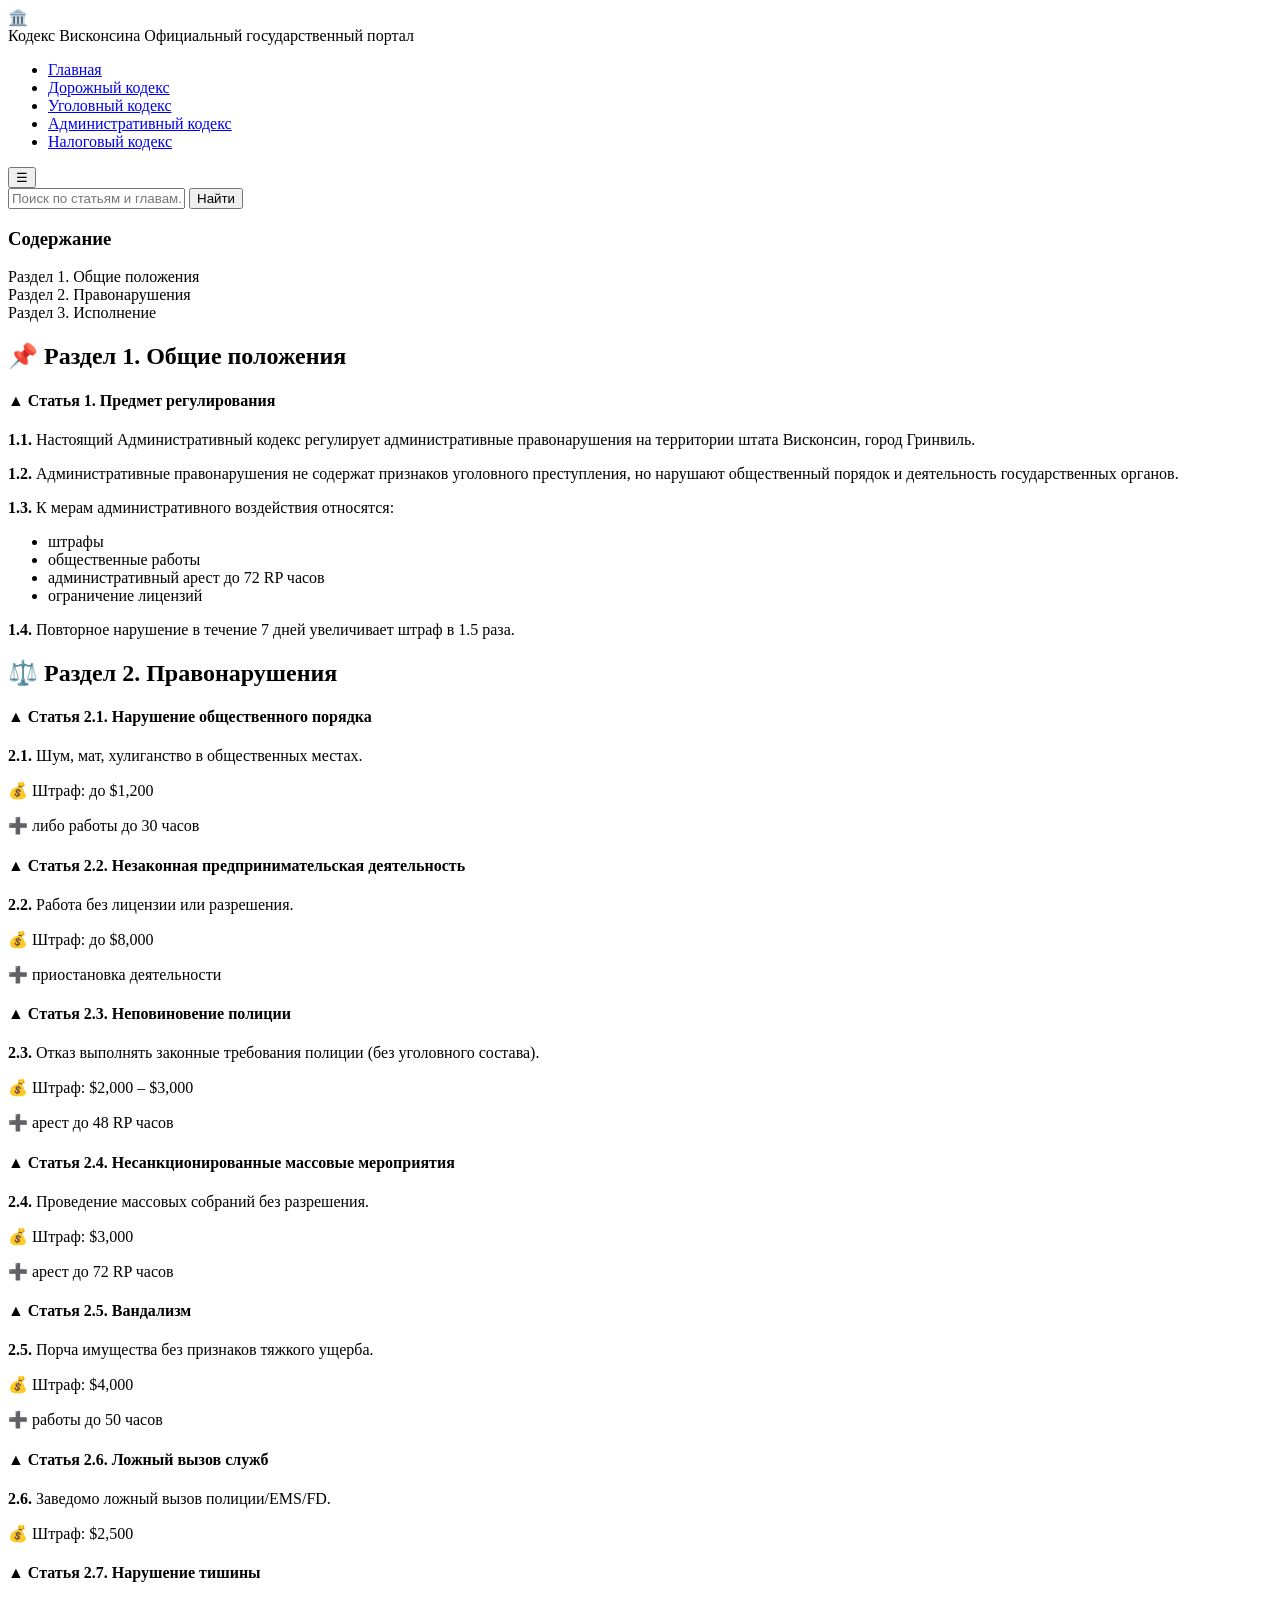
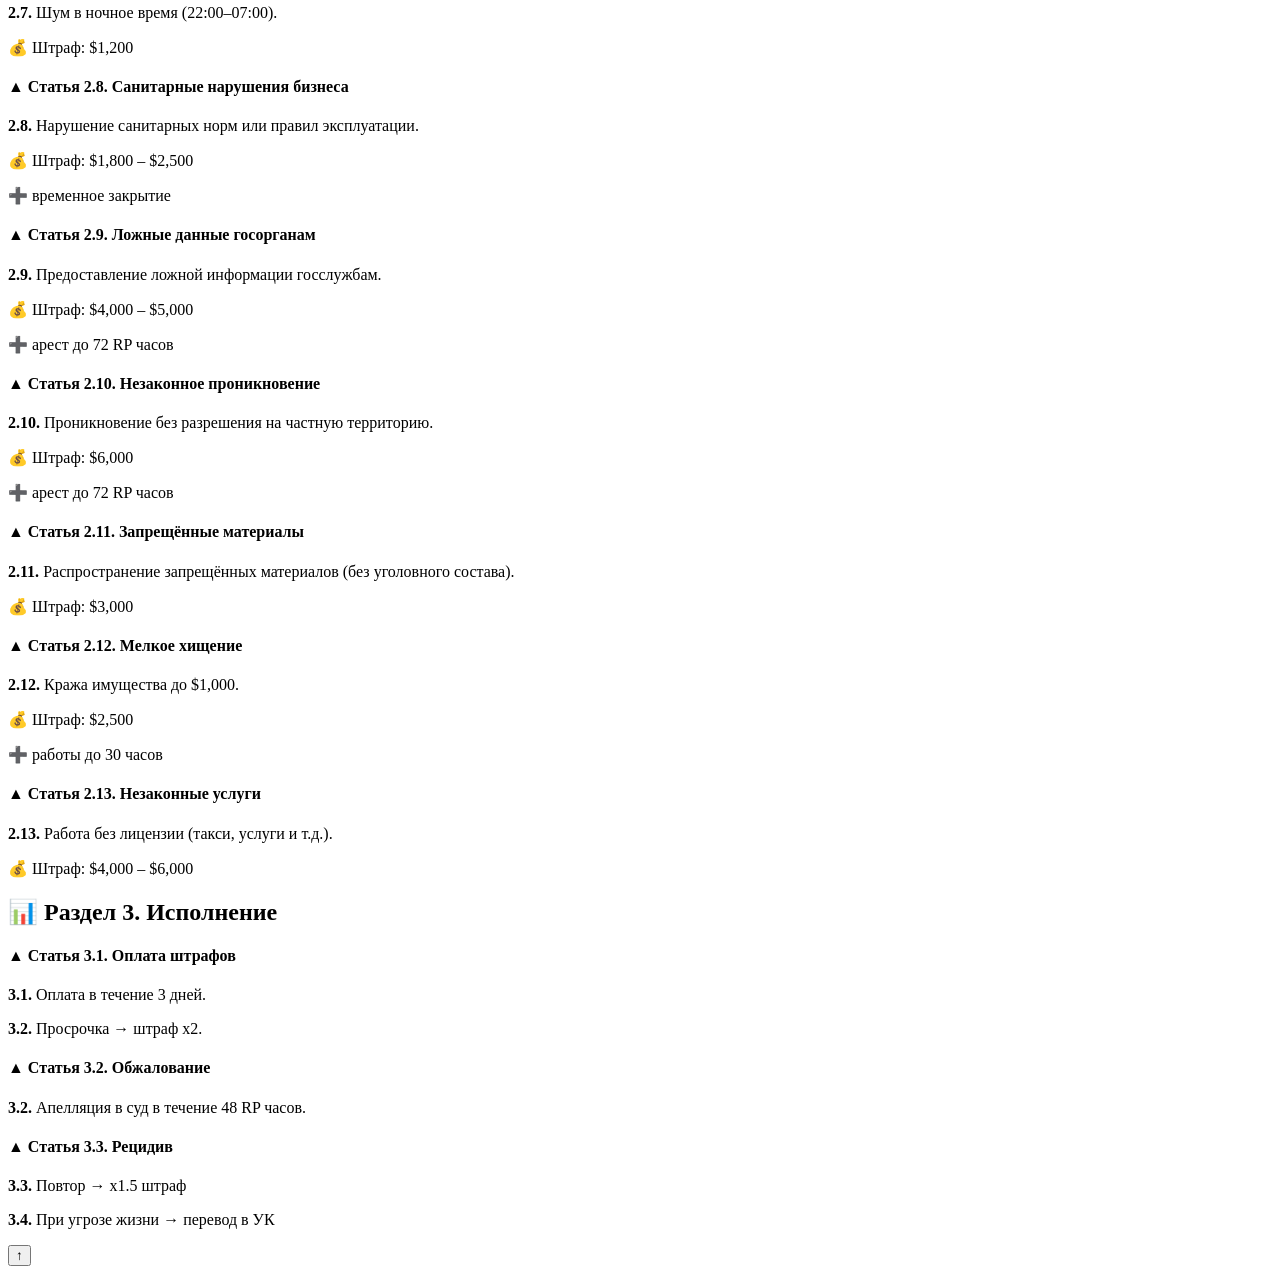
==== administrative-code.html @ d65d5a9a "Add files via upload" ====
<!DOCTYPE html>
<html lang="ru">
<head>
    <meta charset="UTF-8">
    <meta name="viewport" content="width=device-width, initial-scale=1.0">
    <title>Административный кодекс - Кодекс Висконсина</title>
    <link rel="stylesheet" href="css/style.css">
</head>
<body>
    <header class="main-header">
        <div class="header-content container">
            <div class="logo">
                <span class="logo-icon">🏛️</span>
                <div class="logo-block">
                    <span class="logo-main">Кодекс Висконсина</span>
                    <span class="logo-sub">Официальный государственный портал</span>
                </div>
            </div>
            <nav class="main-nav" id="mainNav">
                <ul>
                    <li><a href="index.html">Главная</a></li>
                    <li><a href="road-code.html">Дорожный кодекс</a></li>
                    <li><a href="criminal-code.html">Уголовный кодекс</a></li>
                    <li><a href="administrative-code.html" class="active">Административный кодекс</a></li>
                    <li><a href="tax-code.html">Налоговый кодекс</a></li>
                </ul>
            </nav>
            <button class="mobile-menu-btn" id="mobileMenuBtn">☰</button>
        </div>
    </header>

    <section class="search-bar">
        <div class="search-container">
            <input type="text" class="search-input" placeholder="Поиск по статьям и главам...">
            <button class="search-btn">Найти</button>
        </div>
    </section>

    <main>
        <section class="content-wrapper container">
            <aside class="sidebar">
                <div class="sidebar-menu">
                    <h3>Содержание</h3>
                    <div class="sidebar-item active" data-target="section-1">Раздел 1. Общие положения</div>
                    <div class="sidebar-item" data-target="section-2">Раздел 2. Правонарушения</div>
                    <div class="sidebar-item" data-target="section-3">Раздел 3. Исполнение</div>
                </div>
            </aside>

            <div class="main-content">
                <!-- Раздел 1 -->
                <article class="code-section" id="section-1">
                    <div class="code-section-header">
                        <h2><span>📌</span> Раздел 1. Общие положения</h2>
                    </div>

                    <div class="article">
                        <div class="article-header">
                            <h4><span class="article-icon">▲</span> Статья 1. Предмет регулирования</h4>
                        </div>
                        <div class="article-content">
                            <p><strong>1.1.</strong> Настоящий Административный кодекс регулирует административные правонарушения на территории штата Висконсин, город Гринвиль.</p>
                            <p><strong>1.2.</strong> Административные правонарушения не содержат признаков уголовного преступления, но нарушают общественный порядок и деятельность государственных органов.</p>
                            <p><strong>1.3.</strong> К мерам административного воздействия относятся:</p>
                            <ul>
                                <li>штрафы</li>
                                <li>общественные работы</li>
                                <li>административный арест до 72 RP часов</li>
                                <li>ограничение лицензий</li>
                            </ul>
                            <p><strong>1.4.</strong> Повторное нарушение в течение 7 дней увеличивает штраф в 1.5 раза.</p>
                        </div>
                    </div>
                </article>

                <!-- Раздел 2 -->
                <article class="code-section" id="section-2">
                    <div class="code-section-header">
                        <h2><span>⚖️</span> Раздел 2. Правонарушения</h2>
                    </div>

                    <div class="article">
                        <div class="article-header">
                            <h4><span class="article-icon">▲</span> Статья 2.1. Нарушение общественного порядка</h4>
                        </div>
                        <div class="article-content">
                            <p><strong>2.1.</strong> Шум, мат, хулиганство в общественных местах.</p>
                            <p class="penalty">💰 Штраф: до $1,200</p>
                            <p>➕ либо работы до 30 часов</p>
                        </div>
                    </div>

                    <div class="article">
                        <div class="article-header">
                            <h4><span class="article-icon">▲</span> Статья 2.2. Незаконная предпринимательская деятельность</h4>
                        </div>
                        <div class="article-content">
                            <p><strong>2.2.</strong> Работа без лицензии или разрешения.</p>
                            <p class="penalty">💰 Штраф: до $8,000</p>
                            <p>➕ приостановка деятельности</p>
                        </div>
                    </div>

                    <div class="article">
                        <div class="article-header">
                            <h4><span class="article-icon">▲</span> Статья 2.3. Неповиновение полиции</h4>
                        </div>
                        <div class="article-content">
                            <p><strong>2.3.</strong> Отказ выполнять законные требования полиции (без уголовного состава).</p>
                            <p class="penalty">💰 Штраф: $2,000 – $3,000</p>
                            <p>➕ арест до 48 RP часов</p>
                        </div>
                    </div>

                    <div class="article">
                        <div class="article-header">
                            <h4><span class="article-icon">▲</span> Статья 2.4. Несанкционированные массовые мероприятия</h4>
                        </div>
                        <div class="article-content">
                            <p><strong>2.4.</strong> Проведение массовых собраний без разрешения.</p>
                            <p class="penalty">💰 Штраф: $3,000</p>
                            <p>➕ арест до 72 RP часов</p>
                        </div>
                    </div>

                    <div class="article">
                        <div class="article-header">
                            <h4><span class="article-icon">▲</span> Статья 2.5. Вандализм</h4>
                        </div>
                        <div class="article-content">
                            <p><strong>2.5.</strong> Порча имущества без признаков тяжкого ущерба.</p>
                            <p class="penalty">💰 Штраф: $4,000</p>
                            <p>➕ работы до 50 часов</p>
                        </div>
                    </div>

                    <div class="article">
                        <div class="article-header">
                            <h4><span class="article-icon">▲</span> Статья 2.6. Ложный вызов служб</h4>
                        </div>
                        <div class="article-content">
                            <p><strong>2.6.</strong> Заведомо ложный вызов полиции/EMS/FD.</p>
                            <p class="penalty">💰 Штраф: $2,500</p>
                        </div>
                    </div>

                    <div class="article">
                        <div class="article-header">
                            <h4><span class="article-icon">▲</span> Статья 2.7. Нарушение тишины</h4>
                        </div>
                        <div class="article-content">
                            <p><strong>2.7.</strong> Шум в ночное время (22:00–07:00).</p>
                            <p class="penalty">💰 Штраф: $1,200</p>
                        </div>
                    </div>

                    <div class="article">
                        <div class="article-header">
                            <h4><span class="article-icon">▲</span> Статья 2.8. Санитарные нарушения бизнеса</h4>
                        </div>
                        <div class="article-content">
                            <p><strong>2.8.</strong> Нарушение санитарных норм или правил эксплуатации.</p>
                            <p class="penalty">💰 Штраф: $1,800 – $2,500</p>
                            <p>➕ временное закрытие</p>
                        </div>
                    </div>

                    <div class="article">
                        <div class="article-header">
                            <h4><span class="article-icon">▲</span> Статья 2.9. Ложные данные госорганам</h4>
                        </div>
                        <div class="article-content">
                            <p><strong>2.9.</strong> Предоставление ложной информации госслужбам.</p>
                            <p class="penalty">💰 Штраф: $4,000 – $5,000</p>
                            <p>➕ арест до 72 RP часов</p>
                        </div>
                    </div>

                    <div class="article">
                        <div class="article-header">
                            <h4><span class="article-icon">▲</span> Статья 2.10. Незаконное проникновение</h4>
                        </div>
                        <div class="article-content">
                            <p><strong>2.10.</strong> Проникновение без разрешения на частную территорию.</p>
                            <p class="penalty">💰 Штраф: $6,000</p>
                            <p>➕ арест до 72 RP часов</p>
                        </div>
                    </div>

                    <div class="article">
                        <div class="article-header">
                            <h4><span class="article-icon">▲</span> Статья 2.11. Запрещённые материалы</h4>
                        </div>
                        <div class="article-content">
                            <p><strong>2.11.</strong> Распространение запрещённых материалов (без уголовного состава).</p>
                            <p class="penalty">💰 Штраф: $3,000</p>
                        </div>
                    </div>

                    <div class="article">
                        <div class="article-header">
                            <h4><span class="article-icon">▲</span> Статья 2.12. Мелкое хищение</h4>
                        </div>
                        <div class="article-content">
                            <p><strong>2.12.</strong> Кража имущества до $1,000.</p>
                            <p class="penalty">💰 Штраф: $2,500</p>
                            <p>➕ работы до 30 часов</p>
                        </div>
                    </div>

                    <div class="article">
                        <div class="article-header">
                            <h4><span class="article-icon">▲</span> Статья 2.13. Незаконные услуги</h4>
                        </div>
                        <div class="article-content">
                            <p><strong>2.13.</strong> Работа без лицензии (такси, услуги и т.д.).</p>
                            <p class="penalty">💰 Штраф: $4,000 – $6,000</p>
                        </div>
                    </div>
                </article>

                <!-- Раздел 3 -->
                <article class="code-section" id="section-3">
                    <div class="code-section-header">
                        <h2><span>📊</span> Раздел 3. Исполнение</h2>
                    </div>

                    <div class="article">
                        <div class="article-header">
                            <h4><span class="article-icon">▲</span> Статья 3.1. Оплата штрафов</h4>
                        </div>
                        <div class="article-content">
                            <p><strong>3.1.</strong> Оплата в течение 3 дней.</p>
                            <p><strong>3.2.</strong> Просрочка → штраф x2.</p>
                        </div>
                    </div>

                    <div class="article">
                        <div class="article-header">
                            <h4><span class="article-icon">▲</span> Статья 3.2. Обжалование</h4>
                        </div>
                        <div class="article-content">
                            <p><strong>3.2.</strong> Апелляция в суд в течение 48 RP часов.</p>
                        </div>
                    </div>

                    <div class="article">
                        <div class="article-header">
                            <h4><span class="article-icon">▲</span> Статья 3.3. Рецидив</h4>
                        </div>
                        <div class="article-content">
                            <p><strong>3.3.</strong> Повтор → x1.5 штраф</p>
                            <p><strong>3.4.</strong> При угрозе жизни → перевод в УК</p>
                        </div>
                    </div>
                </article>
            </div>
        </section>
    </main>

    <button class="back-to-top" id="backToTop" title="Наверх">↑</button>
    <script src="js/main.js"></script>
</body>
</html>
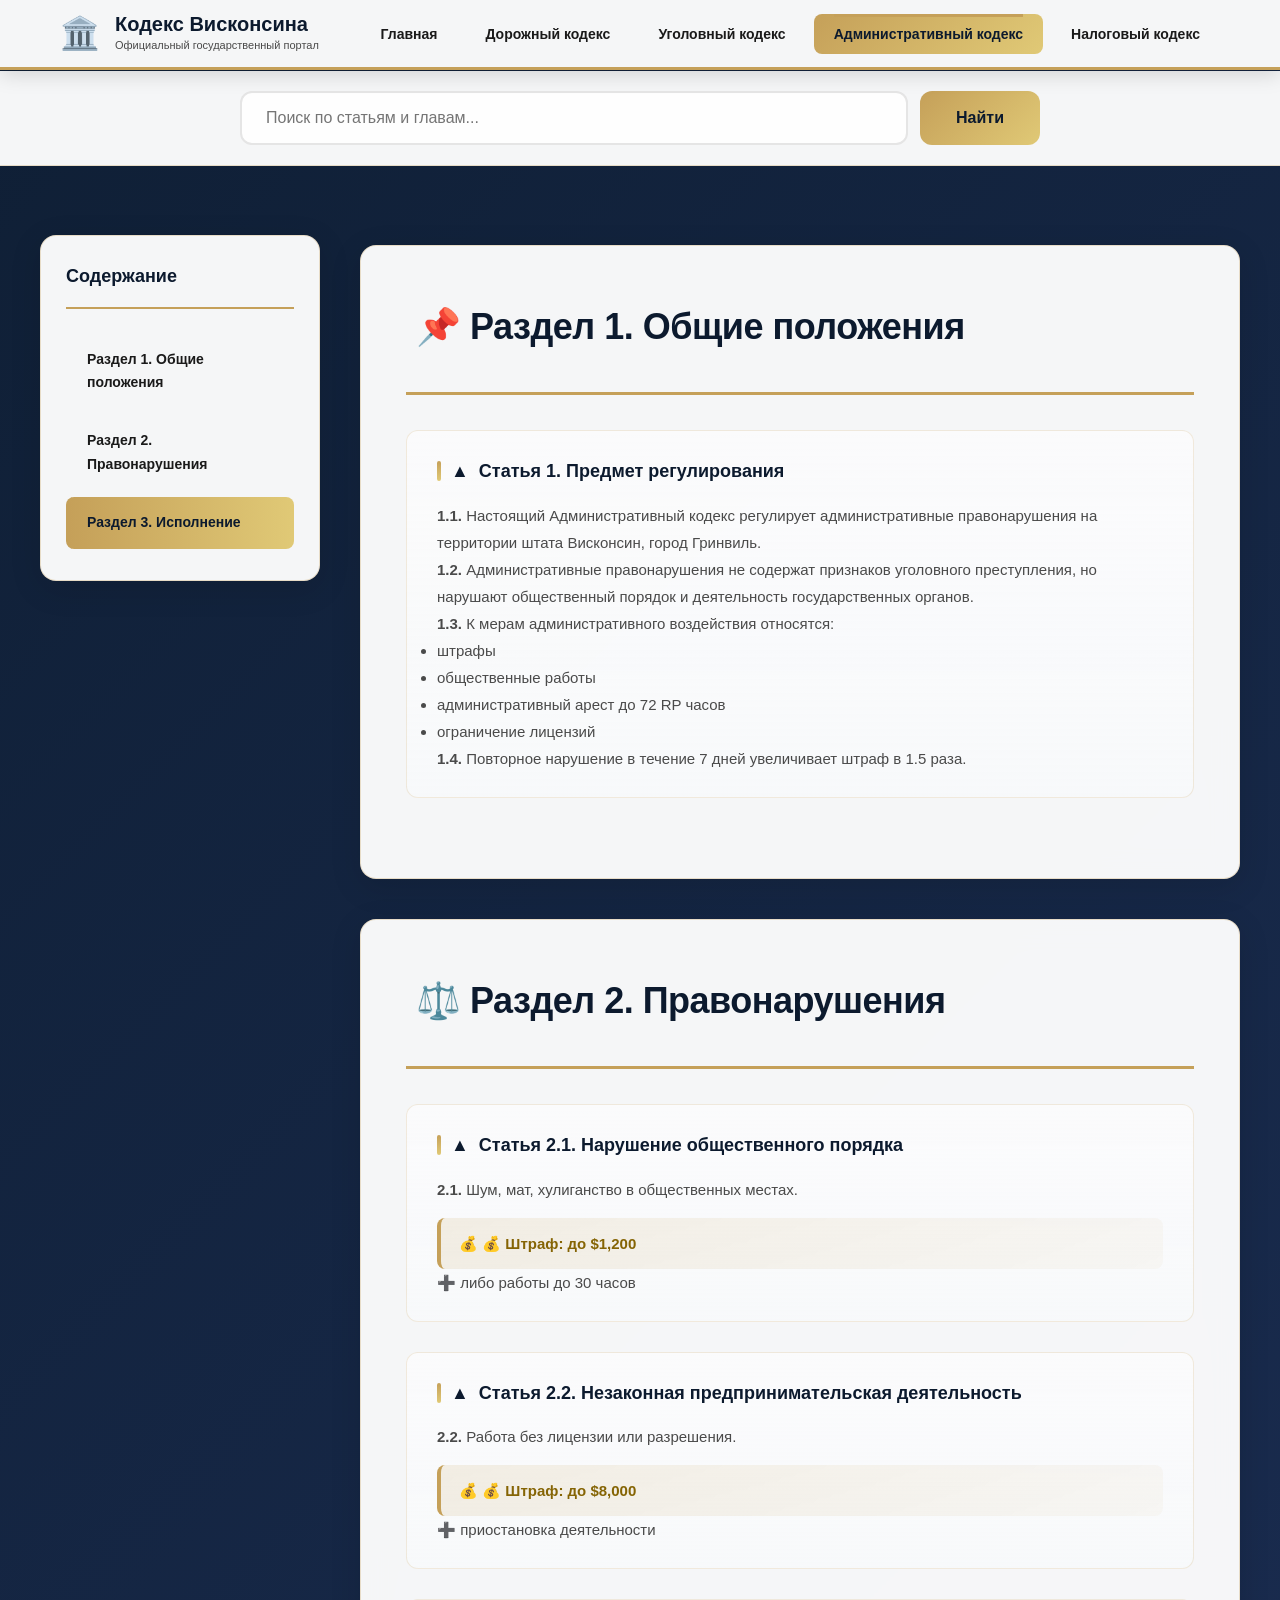
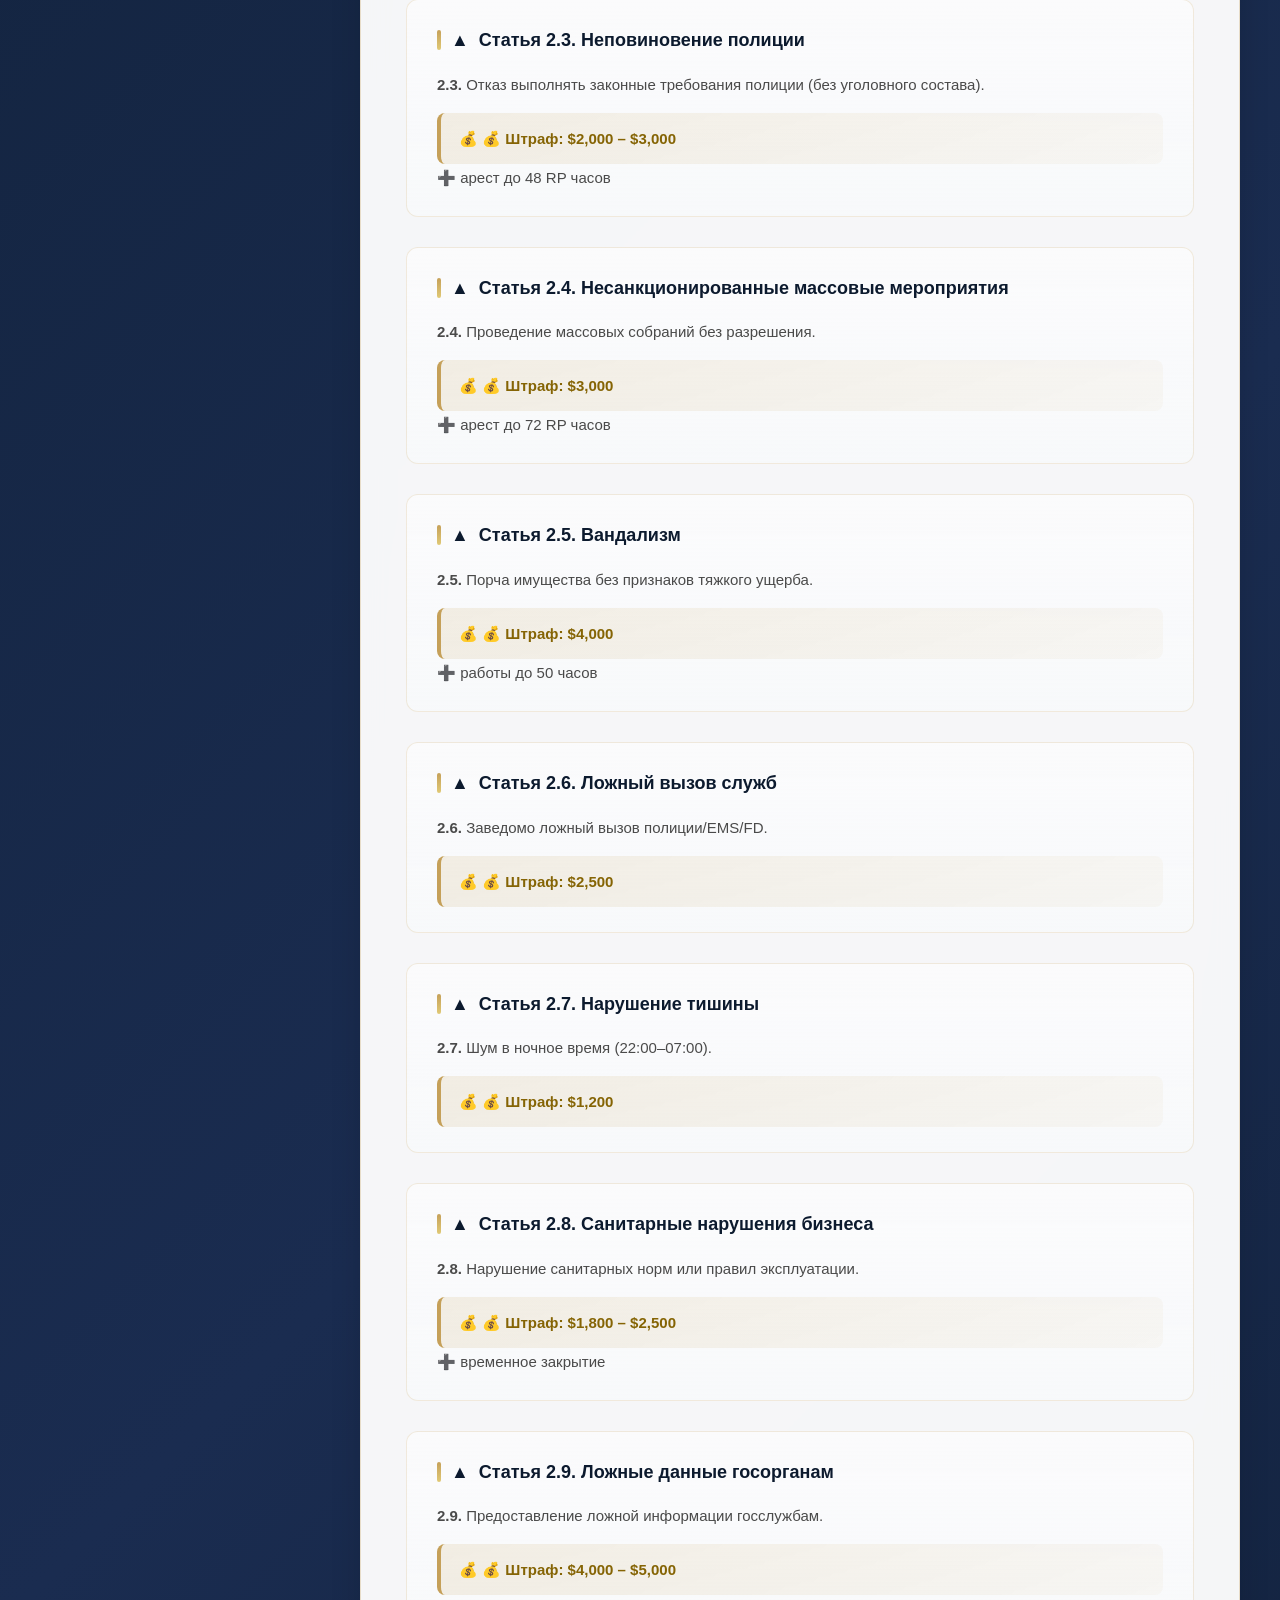
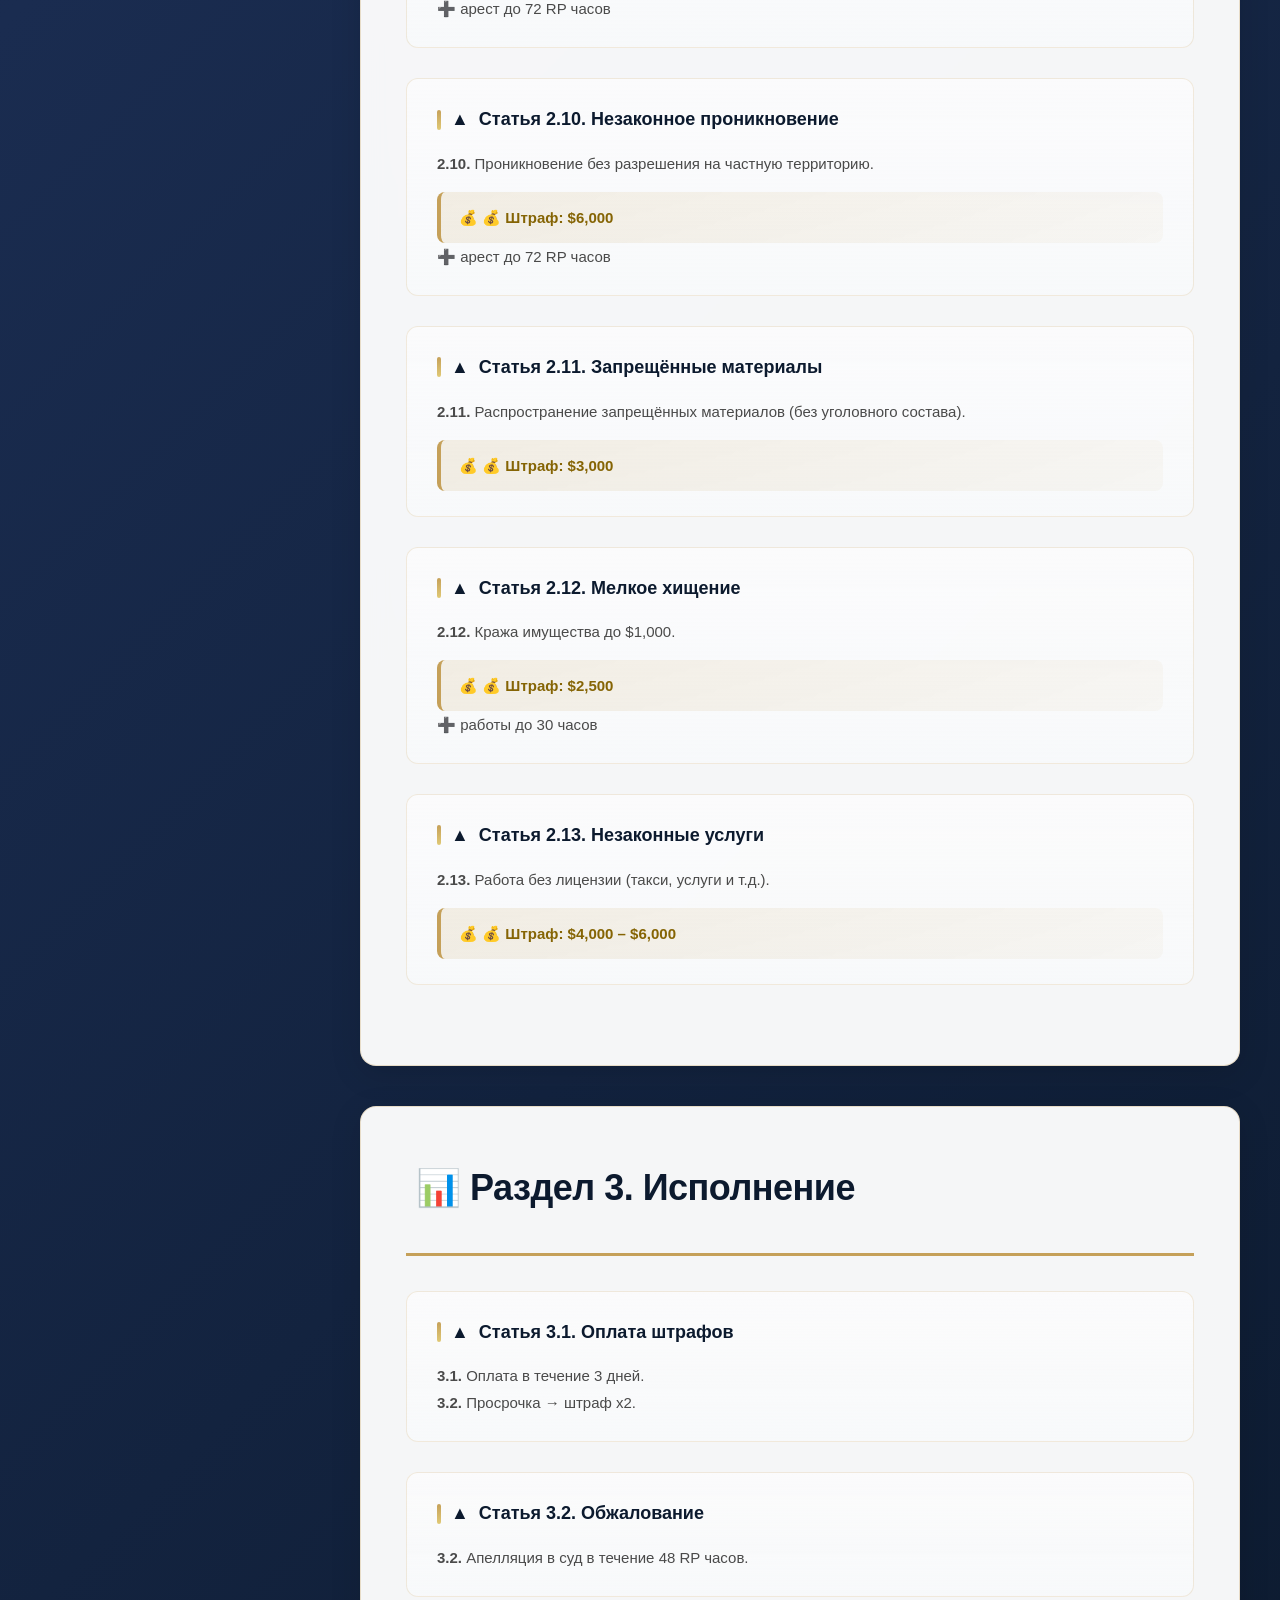
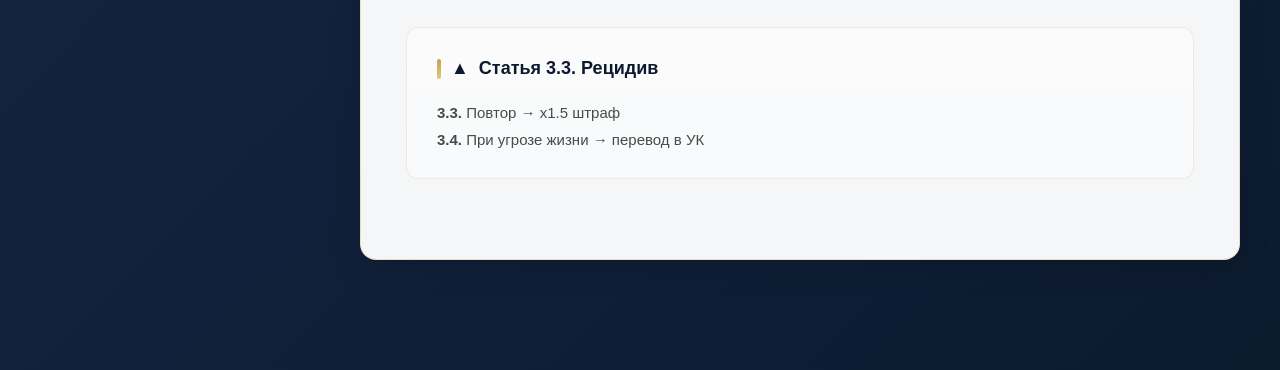
==== commit 8991e67f: "Add files via upload" ====
--- a/administrative-code.html
+++ b/administrative-code.html
@@ -4,7 +4,7 @@
     <meta charset="UTF-8">
     <meta name="viewport" content="width=device-width, initial-scale=1.0">
     <title>Административный кодекс - Кодекс Висконсина</title>
-    <link rel="stylesheet" href="css/style.css">
+    <link rel="stylesheet" href="./style.css">
 </head>
 <body>
     <header class="main-header">
@@ -259,6 +259,6 @@
     </main>
 
     <button class="back-to-top" id="backToTop" title="Наверх">↑</button>
-    <script src="js/main.js"></script>
+    <script src="./main.js"></script>
 </body>
 </html>
--- a/style.css
+++ b/style.css
@@ -0,0 +1,728 @@
+/* Wisconsin State Code - Official Portal Styles */
+/* Официальный государственный портал */
+
+/* Сброс и базовые стили */
+* {
+    margin: 0;
+    padding: 0;
+    box-sizing: border-box;
+}
+
+:root {
+    /* Цветовая палитра - государственный стиль */
+    --primary-dark: #0c1a2e;
+    --primary-blue: #162342;
+    --accent-gold: #c5a059;
+    --accent-gold-light: #e0c976;
+    --text-dark: #1a1a1a;
+    --text-light: #ffffff;
+    --text-secondary: #4a4a4a;
+    --bg-light: #f5f7fa;
+    --glass-bg: rgba(255, 255, 255, 0.96);
+    --glass-border: rgba(197, 160, 89, 0.3);
+    --shadow: 0 8px 32px rgba(0, 0, 0, 0.12);
+    --shadow-hover: 0 12px 48px rgba(0, 0, 0, 0.16);
+    --transition: all 0.3s cubic-bezier(0.4, 0, 0.2, 1);
+    --header-height: 70px;
+}
+
+body {
+    font-family: 'Segoe UI', Tahoma, Geneva, Verdana, sans-serif;
+    line-height: 1.7;
+    color: var(--text-dark);
+    background: linear-gradient(135deg, #0f1f35 0%, #1a2c50 50%, #0c1a2e 100%);
+    min-height: 100vh;
+    -webkit-font-smoothing: antialiased;
+    scroll-behavior: smooth;
+}
+
+.container {
+    max-width: 1200px;
+    margin: 0 auto;
+    padding: 0 20px;
+}
+
+/* --- Header --- */
+.main-header {
+    background: var(--glass-bg);
+    backdrop-filter: blur(12px);
+    border-bottom: 3px solid var(--accent-gold);
+    position: fixed;
+    top: 0;
+    left: 0;
+    right: 0;
+    z-index: 1000;
+    box-shadow: 0 4px 20px rgba(0,0,0,0.15);
+    height: var(--header-height);
+    display: flex;
+    align-items: center;
+}
+
+.header-content {
+    display: flex;
+    align-items: center;
+    justify-content: space-between;
+    width: 100%;
+}
+
+.logo {
+    display: flex;
+    align-items: center;
+    gap: 15px;
+    flex-shrink: 0;
+}
+
+.logo-icon {
+    font-size: 32px;
+}
+
+.logo-block {
+    display: flex;
+    flex-direction: column;
+}
+
+.logo-main {
+    font-size: 20px;
+    font-weight: 700;
+    color: var(--primary-dark);
+    line-height: 1.2;
+}
+
+.logo-sub {
+    font-size: 11px;
+    color: var(--text-secondary);
+    font-weight: 500;
+}
+
+.main-nav ul {
+    display: flex;
+    list-style: none;
+    gap: 8px;
+}
+
+.main-nav a {
+    text-decoration: none;
+    color: var(--text-dark);
+    font-weight: 600;
+    font-size: 14px;
+    padding: 12px 20px;
+    border-radius: 8px;
+    transition: var(--transition);
+    position: relative;
+}
+
+.main-nav a:hover {
+    background: rgba(197, 160, 89, 0.1);
+    color: var(--accent-gold);
+}
+
+.main-nav a.active {
+    background: linear-gradient(135deg, var(--accent-gold) 0%, var(--accent-gold-light) 100%);
+    color: var(--primary-dark);
+    font-weight: 700;
+}
+
+.main-nav a.active::before {
+    content: '';
+    position: absolute;
+    top: 0;
+    left: 20px;
+    right: 20px;
+    height: 3px;
+    background: var(--accent-gold);
+}
+
+.mobile-menu-btn {
+    display: none;
+    background: none;
+    border: none;
+    font-size: 28px;
+    color: var(--primary-dark);
+    cursor: pointer;
+    padding: 8px;
+}
+
+/* --- Hero Section --- */
+.hero {
+    padding: 120px 0 80px;
+    text-align: center;
+    color: var(--text-light);
+    position: relative;
+}
+
+.hero::before {
+    content: '';
+    position: absolute;
+    top: 0;
+    left: 0;
+    right: 0;
+    bottom: 0;
+    background: linear-gradient(135deg, rgba(12, 26, 46, 0.85) 0%, rgba(22, 35, 66, 0.6) 100%);
+    z-index: -1;
+}
+
+.hero-content {
+    max-width: 900px;
+    margin: 0 auto;
+}
+
+.hero h1 {
+    font-size: 56px;
+    font-weight: 800;
+    margin-bottom: 25px;
+    letter-spacing: -1px;
+    text-shadow: 0 4px 12px rgba(0,0,0,0.3);
+    background: linear-gradient(180deg, #ffffff 0%, var(--accent-gold-light) 100%);
+    -webkit-background-clip: text;
+    -webkit-text-fill-color: transparent;
+    background-clip: text;
+}
+
+.subtitle {
+    font-size: 20px;
+    margin-bottom: 15px;
+    font-weight: 500;
+    color: var(--accent-gold);
+}
+
+/* GVDRP Badge */
+.hero-badge {
+    display: inline-block;
+    background: linear-gradient(135deg, var(--accent-gold) 0%, var(--accent-gold-light) 100%);
+    color: var(--primary-dark);
+    padding: 12px 28px;
+    border-radius: 24px;
+    font-weight: 800;
+    font-size: 16px;
+    letter-spacing: 3px;
+    margin-bottom: 25px;
+    text-transform: uppercase;
+    box-shadow: 0 6px 16px rgba(197, 160, 89, 0.4);
+    line-height: 1.3;
+    position: relative;
+}
+
+.hero-badge .badge-gvdrp {
+    display: block;
+    font-size: 28px;
+    line-height: 1;
+    margin-top: 5px;
+}
+
+.description {
+    font-size: 18px;
+    margin-bottom: 50px;
+    opacity: 0.95;
+    line-height: 1.8;
+}
+
+.description span {
+    font-weight: 700;
+}
+
+.hero-description p {
+    font-weight: 700;
+    font-size: 16px;
+    line-height: 1.8;
+}
+
+.btn-primary {
+    display: inline-flex;
+    align-items: center;
+    justify-content: center;
+    padding: 18px 50px;
+    background: linear-gradient(135deg, var(--accent-gold) 0%, var(--accent-gold-light) 100%);
+    color: var(--primary-dark);
+    text-decoration: none;
+    font-weight: 700;
+    font-size: 16px;
+    border-radius: 10px;
+    transition: var(--transition);
+    box-shadow: 0 8px 24px rgba(197, 160, 89, 0.3);
+    gap: 12px;
+}
+
+.btn-primary:hover {
+    transform: translateY(-3px);
+    box-shadow: 0 12px 36px rgba(197, 160, 89, 0.4);
+}
+
+/* --- Codes Section --- */
+.codes-section {
+    padding: 100px 0;
+}
+
+.section-title {
+    text-align: center;
+    font-size: 42px;
+    font-weight: 700;
+    color: var(--text-light);
+    margin-bottom: 30px;
+    position: relative;
+}
+
+.section-title::after {
+    content: '';
+    display: block;
+    width: 120px;
+    height: 4px;
+    background: linear-gradient(90deg, var(--accent-gold), var(--accent-gold-light));
+    margin: 0 auto;
+    border-radius: 2px;
+}
+
+.codes-grid {
+    display: grid;
+    grid-template-columns: repeat(auto-fit, minmax(260px, 1fr));
+    gap: 35px;
+}
+
+.code-card {
+    display: flex;
+    flex-direction: column;
+    align-items: center;
+    background: var(--glass-bg);
+    backdrop-filter: blur(14px);
+    border-radius: 16px;
+    padding: 40px 30px;
+    text-align: center;
+    transition: var(--transition);
+    box-shadow: var(--shadow);
+    position: relative;
+    overflow: hidden;
+    text-decoration: none;
+    color: var(--text-dark);
+    min-height: 220px;
+    justify-content: center;
+}
+
+.code-card::before {
+    content: '';
+    position: absolute;
+    top: 0;
+    left: 0;
+    right: 0;
+    height: 4px;
+    background: linear-gradient(90deg, var(--accent-gold), var(--accent-gold-light));
+    transform: scaleX(0);
+    transition: var(--transition);
+    transform-origin: left;
+}
+
+.code-card:hover {
+    transform: translateY(-8px);
+    box-shadow: var(--shadow-hover);
+}
+
+.code-card:hover::before {
+    transform: scaleX(1);
+}
+
+.code-card:hover .card-icon {
+    transform: scale(1.15) rotate(5deg);
+}
+
+/* Card specific colors */
+.road-card::before { background: linear-gradient(90deg, #3b82f6, #60a5fa); }
+.criminal-card::before { background: linear-gradient(90deg, #ef4444, #f87171); }
+.admin-card::before { background: linear-gradient(90deg, #10b981, #34d399); }
+.tax-card::before { background: linear-gradient(90deg, #8b5cf6, #a78bfa); }
+
+.road-card:hover .card-icon { color: #3b82f6; }
+.criminal-card:hover .card-icon { color: #ef4444; }
+.admin-card:hover .card-icon { color: #10b981; }
+.tax-card:hover .card-icon { color: #8b5cf6; }
+
+.card-icon {
+    font-size: 64px;
+    margin-bottom: 25px;
+    display: block;
+    transition: var(--transition);
+    color: var(--accent-gold);
+}
+
+.code-card h3 {
+    color: var(--primary-dark);
+    font-size: 28px;
+    margin-bottom: 18px;
+    font-weight: 800;
+}
+
+.code-card p {
+    color: var(--text-secondary);
+    font-size: 15px;
+    line-height: 1.6;
+}
+
+/* --- Footer --- */
+.main-footer {
+    background: rgba(0,0,0,0.4);
+    padding: 50px 0 30px;
+    color: var(--text-light);
+    border-top: 1px solid rgba(255,255,255,0.1);
+}
+
+.footer-content {
+    display: flex;
+    justify-content: space-between;
+    align-items: flex-start;
+    flex-wrap: wrap;
+    gap: 30px;
+}
+
+.footer-section h4 {
+    color: var(--accent-gold);
+    margin-bottom: 12px;
+    font-weight: 700;
+}
+
+.footer-section p {
+    color: rgba(255,255,255,0.8);
+    font-size: 14px;
+    margin-bottom: 5px;
+}
+
+/* --- Back to Top --- */
+.back-to-top {
+    position: fixed;
+    bottom: 40px;
+    right: 40px;
+    width: 56px;
+    height: 56px;
+    background: linear-gradient(135deg, var(--accent-gold) 0%, var(--accent-gold-light) 100%);
+    color: var(--primary-dark);
+    border: none;
+    border-radius: 50%;
+    font-size: 28px;
+    font-weight: 700;
+    cursor: pointer;
+    box-shadow: 0 8px 24px rgba(0,0,0,0.3);
+    transition: var(--transition);
+    display: flex;
+    align-items: center;
+    justify-content: center;
+    z-index: 999;
+}
+
+.back-to-top:hover {
+    transform: translateY(-5px) scale(1.05);
+    box-shadow: 0 12px 32px rgba(197, 160, 89, 0.4);
+}
+
+.back-to-top:active {
+    transform: translateY(-2px);
+}
+
+/* --- Search Bar --- */
+.search-bar {
+    position: sticky;
+    top: calc(var(--header-height) + 1px);
+    z-index: 998;
+    background: var(--glass-bg);
+    backdrop-filter: blur(10px);
+    padding: 20px 0;
+    border-bottom: 1px solid rgba(197, 160, 89, 0.3);
+    margin-bottom: 40px;
+}
+
+.search-container {
+    max-width: 800px;
+    margin: 0 auto;
+    display: flex;
+    gap: 12px;
+}
+
+.search-input {
+    flex: 1;
+    padding: 16px 24px;
+    border: 2px solid rgba(0,0,0,0.1);
+    border-radius: 12px;
+    font-size: 16px;
+    transition: var(--transition);
+    background: rgba(255,255,255,0.9);
+}
+
+.search-input:focus {
+    border-color: var(--accent-gold);
+    outline: none;
+    box-shadow: 0 0 0 4px rgba(197, 160, 89, 0.1);
+}
+
+.search-btn {
+    padding: 16px 36px;
+    background: linear-gradient(135deg, var(--accent-gold) 0%, var(--accent-gold-light) 100%);
+    color: var(--primary-dark);
+    border: none;
+    border-radius: 12px;
+    font-weight: 700;
+    font-size: 16px;
+    cursor: pointer;
+    transition: var(--transition);
+    white-space: nowrap;
+}
+
+.search-btn:hover {
+    transform: translateY(-2px);
+    box-shadow: 0 6px 20px rgba(197, 160, 89, 0.3);
+}
+
+/* --- Content Layout --- */
+.content-wrapper {
+    display: grid;
+    grid-template-columns: 280px 1fr;
+    gap: 40px;
+    padding: 100px 0 60px;
+}
+
+/* --- Sidebar - Scrollable content column --- */
+.sidebar {
+    align-self: flex-start;
+    width: 100%;
+    max-width: 280px;
+    flex-shrink: 0;
+}
+
+/* Custom scrollbar for sidebar */
+.sidebar::-webkit-scrollbar {
+    width: 6px;
+}
+
+.sidebar::-webkit-scrollbar-track {
+    background: rgba(255,255,255,0.05);
+    border-radius: 4px;
+}
+
+.sidebar::-webkit-scrollbar-thumb {
+    background: var(--accent-gold);
+    border-radius: 4px;
+}
+
+.sidebar::-webkit-scrollbar-thumb:hover {
+    background: var(--accent-gold-light);
+}
+
+.sidebar-menu {
+    background: var(--glass-bg);
+    backdrop-filter: blur(12px);
+    border-radius: 16px;
+    padding: 25px;
+    box-shadow: var(--shadow);
+    border: 1px solid var(--glass-border);
+}
+
+.sidebar-menu h3 {
+    color: var(--primary-dark);
+    margin-bottom: 25px;
+    font-size: 18px;
+    font-weight: 700;
+    padding-bottom: 15px;
+    border-bottom: 2px solid var(--accent-gold);
+}
+
+.sidebar-item {
+    padding: 14px 18px;
+    cursor: pointer;
+    transition: var(--transition);
+    border-radius: 8px;
+    margin-bottom: 6px;
+    color: var(--text-dark);
+    font-weight: 600;
+    font-size: 14px;
+    border-left: 3px solid transparent;
+}
+
+.sidebar-item:hover {
+    background: rgba(197, 160, 89, 0.08);
+    padding-left: 22px;
+}
+
+.sidebar-item.active {
+    background: linear-gradient(90deg, var(--accent-gold) 0%, var(--accent-gold-light) 100%);
+    color: var(--primary-dark);
+    border-left-color: var(--accent-gold);
+    font-weight: 800;
+}
+
+/* --- Main Content --- */
+.main-content {
+    padding: 10px 0;
+}
+
+.code-section {
+    background: var(--glass-bg);
+    backdrop-filter: blur(14px);
+    border-radius: 16px;
+    padding: 50px 45px;
+    box-shadow: var(--shadow);
+    margin-bottom: 40px;
+    border: 1px solid var(--glass-border);
+}
+
+.code-section-header {
+    border-bottom: 3px solid var(--accent-gold);
+    padding-bottom: 25px;
+    margin-bottom: 35px;
+}
+
+.code-section h2 {
+    color: var(--primary-dark);
+    font-size: 36px;
+    font-weight: 900;
+    margin-bottom: 10px;
+    letter-spacing: -0.5px;
+}
+
+.code-section h2 span {
+    color: var(--accent-gold);
+    margin-left: 10px;
+}
+
+.article {
+    margin: 30px 0;
+    padding: 25px 30px;
+    background: linear-gradient(180deg, rgba(255,255,255,0.6) 0%, rgba(248,250,252,0.8) 100%);
+    border-radius: 12px;
+    transition: var(--transition);
+    border: 1px solid rgba(197, 160, 89, 0.2);
+}
+
+.article:hover {
+    box-shadow: 0 6px 24px rgba(0,0,0,0.08);
+    transform: translateY(-2px);
+}
+
+.article h4 {
+    color: var(--primary-dark);
+    margin-bottom: 15px;
+    font-size: 18px;
+    font-weight: 800;
+    display: flex;
+    align-items: center;
+    gap: 10px;
+}
+
+.article h4::before {
+    content: '';
+    display: block;
+    width: 4px;
+    height: 20px;
+    background: linear-gradient(180deg, var(--accent-gold), var(--accent-gold-light));
+    border-radius: 2px;
+}
+
+.article-content {
+    color: var(--text-secondary);
+    font-size: 15px;
+    line-height: 1.8;
+}
+
+.penalty {
+    margin-top: 15px;
+    padding: 12px 18px;
+    background: linear-gradient(135deg, rgba(197, 160, 89, 0.15) 0%, rgba(197, 160, 89, 0.05) 100%);
+    border-radius: 8px;
+    border-left: 4px solid var(--accent-gold);
+    font-weight: 600;
+    color: #856404;
+}
+
+.penalty::before {
+    content: '💰 ';
+}
+
+/* --- Animations --- */
+.fade-in {
+    opacity: 0;
+    transform: translateY(20px);
+    animation: fadeInUp 0.6s ease forwards;
+}
+
+@keyframes fadeInUp {
+    to {
+        opacity: 1;
+        transform: translateY(0);
+    }
+}
+
+@keyframes pulseGold {
+    0%, 100% { opacity: 1; }
+    50% { opacity: 0.6; }
+}
+
+.search-highlight {
+    background: rgba(197, 160, 89, 0.4);
+    padding: 2px 6px;
+    border-radius: 4px;
+    font-weight: 600;
+}
+
+/* --- Mobile Responsive --- */
+@media (max-width: 992px) {
+    .content-wrapper {
+        grid-template-columns: 1fr;
+    }
+
+    .sidebar {
+        display: none;
+    }
+}
+
+@media (max-width: 768px) {
+    .header-content {
+        flex-wrap: wrap;
+        gap: 15px;
+    }
+
+    .logo-block {
+        order: 1;
+    }
+
+    .mobile-menu-btn {
+        display: block;
+        order: 3;
+    }
+
+    .main-nav {
+        width: 100%;
+        order: 2;
+    }
+
+    .main-nav ul {
+        flex-direction: column;
+        gap: 5px;
+    }
+
+    .main-nav a {
+        display: block;
+        padding: 12px 15px;
+    }
+
+    .hero h1 {
+        font-size: 36px;
+    }
+
+    .subtitle {
+        font-size: 18px;
+    }
+
+    .codes-grid {
+        grid-template-columns: 1fr;
+    }
+
+    .search-container {
+        flex-direction: column;
+    }
+
+    .footer-content {
+        flex-direction: column;
+        text-align: center;
+    }
+
+    .code-section {
+        padding: 35px 25px;
+    }
+
+    .search-bar {
+        padding: 15px 0;
+    }
+}
